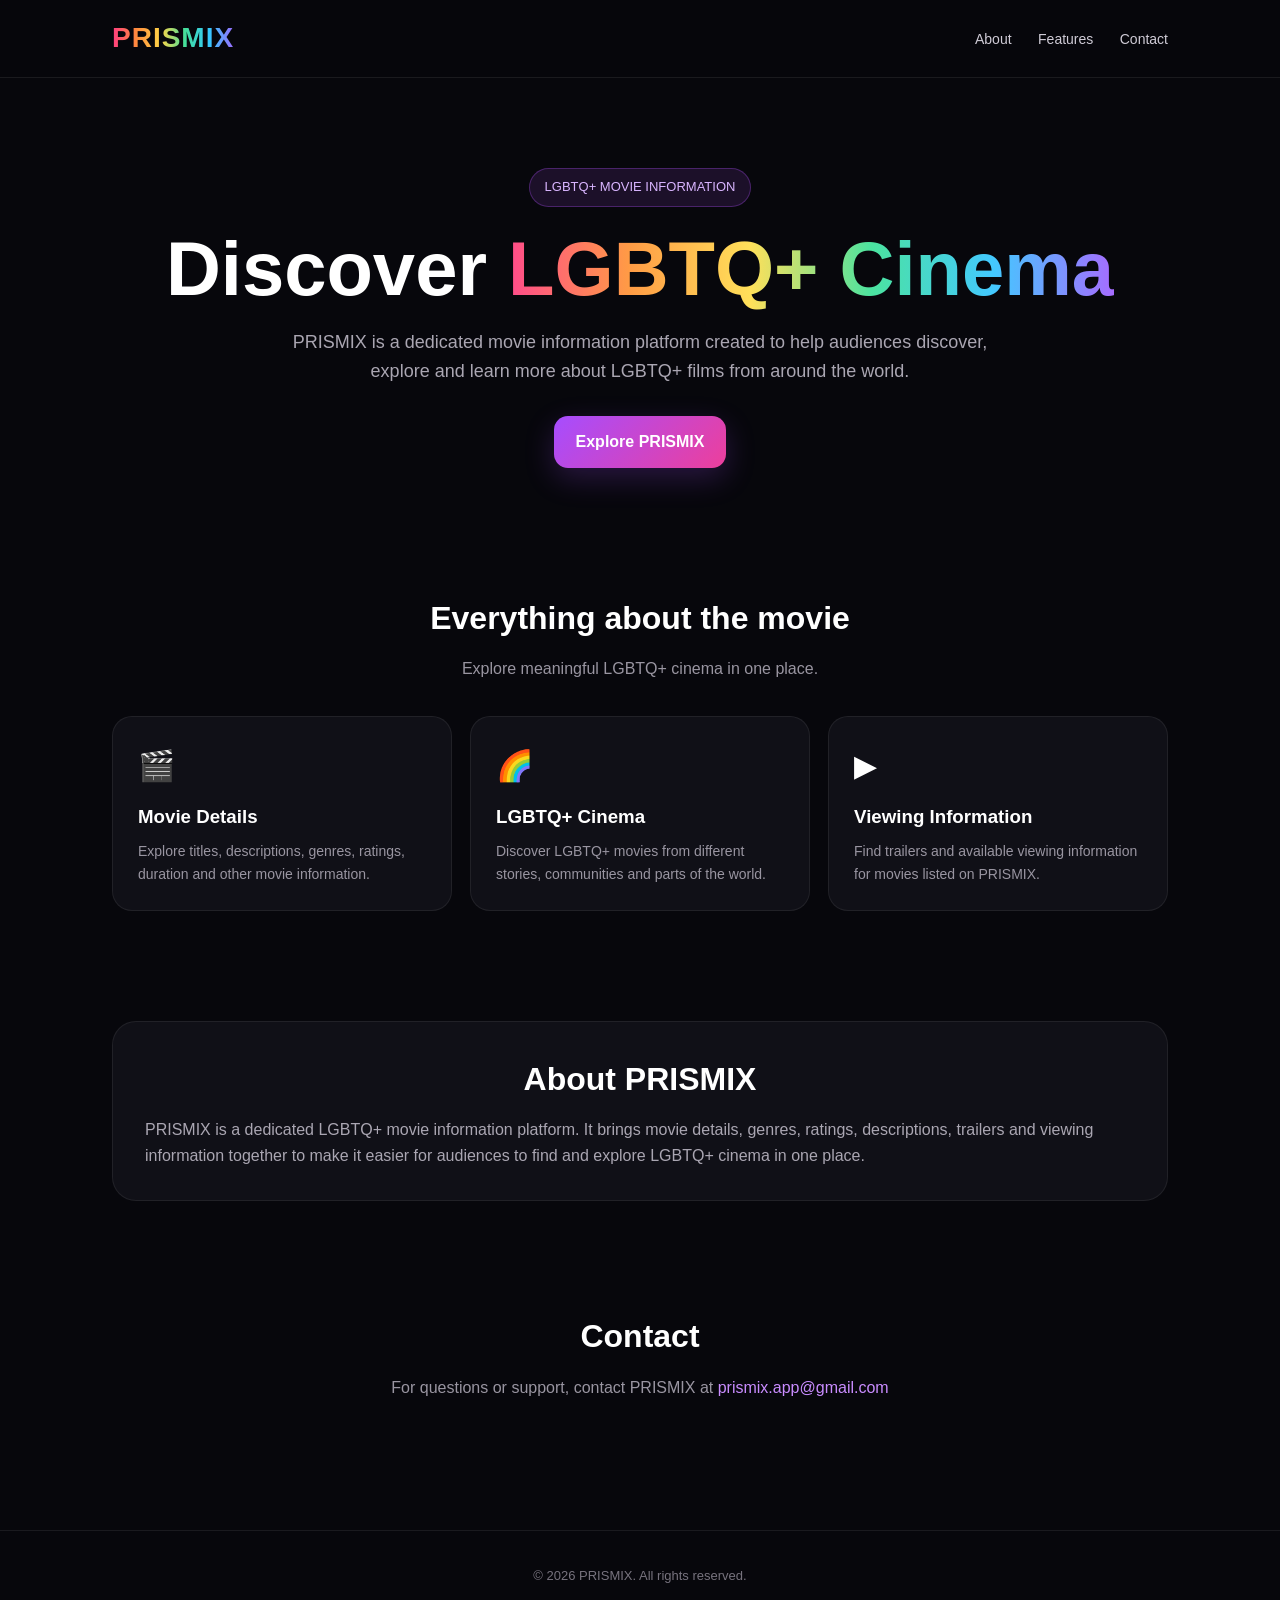
==== index.html @ 11f1adc8 "Add files via upload" ====
<!DOCTYPE html>
<html lang="en">
<head>
<meta charset="UTF-8">
<meta name="viewport" content="width=device-width, initial-scale=1.0">
<meta name="description" content="PRISMIX — Discover, explore and learn more about LGBTQ+ movies from around the world.">
<title>PRISMIX — LGBTQ+ Movie Information</title>
<style>
*{box-sizing:border-box;margin:0;padding:0}
body{
  font-family:Arial,Helvetica,sans-serif;
  background:#07070c;
  color:#fff;
  line-height:1.6;
}
header{
  position:sticky;top:0;z-index:10;
  background:rgba(7,7,12,.92);
  backdrop-filter:blur(12px);
  border-bottom:1px solid rgba(255,255,255,.08);
}
.nav{
  max-width:1100px;margin:auto;padding:16px 22px;
  display:flex;align-items:center;justify-content:space-between;
}
.logo{
  font-size:28px;font-weight:900;letter-spacing:1px;
  background:linear-gradient(90deg,#ff3b81,#ff8a3d,#ffd447,#42df9b,#35c8ff,#9b6cff);
  -webkit-background-clip:text;background-clip:text;color:transparent;
}
.nav a{color:#cfcbd6;text-decoration:none;margin-left:22px;font-size:14px}
.hero{
  max-width:1100px;margin:auto;padding:90px 22px 70px;
  text-align:center;
}
.badge{
  display:inline-block;padding:8px 15px;border-radius:30px;
  background:rgba(180,80,255,.12);border:1px solid rgba(180,80,255,.3);
  color:#d9b5ff;font-size:13px;margin-bottom:22px;
}
h1{font-size:clamp(42px,8vw,76px);line-height:1.05;margin-bottom:20px}
.gradient{
  background:linear-gradient(90deg,#ff4b8b,#ff9b45,#ffe05a,#4be3a0,#43c9ff,#a66cff);
  -webkit-background-clip:text;background-clip:text;color:transparent;
}
.hero p{
  max-width:700px;margin:0 auto 30px;color:#aaa6b2;font-size:18px;
}
.button{
  display:inline-block;text-decoration:none;color:#fff;font-weight:700;
  padding:13px 22px;border-radius:14px;
  background:linear-gradient(135deg,#a64dff,#ed3f9b);
  box-shadow:0 10px 30px rgba(166,77,255,.22);
}
section{max-width:1100px;margin:auto;padding:55px 22px}
.title{text-align:center;font-size:32px;margin-bottom:12px}
.subtitle{text-align:center;color:#9995a1;margin-bottom:35px}
.cards{
  display:grid;grid-template-columns:repeat(3,1fr);gap:18px;
}
.card{
  background:#101017;border:1px solid rgba(255,255,255,.07);
  border-radius:20px;padding:25px;
}
.icon{font-size:30px;margin-bottom:12px}
.card h3{margin-bottom:8px}
.card p{color:#9995a1;font-size:14px}
.about{
  background:#101017;border:1px solid rgba(255,255,255,.07);
  border-radius:24px;padding:32px;
}
.about p{color:#aaa6b2}
footer{
  margin-top:40px;padding:35px 22px;text-align:center;
  border-top:1px solid rgba(255,255,255,.08);color:#77737e;font-size:13px;
}
@media(max-width:700px){
  .nav a{display:none}
  .cards{grid-template-columns:1fr}
  .hero{padding-top:65px}
}
</style>
</head>
<body>

<header>
  <nav class="nav">
    <div class="logo">PRISMIX</div>
    <div>
      <a href="#about">About</a>
      <a href="#features">Features</a>
      <a href="#contact">Contact</a>
    </div>
  </nav>
</header>

<main>
  <section class="hero">
    <span class="badge">LGBTQ+ MOVIE INFORMATION</span>
    <h1>Discover <span class="gradient">LGBTQ+ Cinema</span></h1>
    <p>
      PRISMIX is a dedicated movie information platform created to help
      audiences discover, explore and learn more about LGBTQ+ films from
      around the world.
    </p>
    <a class="button" href="#features">Explore PRISMIX</a>
  </section>

  <section id="features">
    <h2 class="title">Everything about the movie</h2>
    <p class="subtitle">Explore meaningful LGBTQ+ cinema in one place.</p>
    <div class="cards">
      <div class="card">
        <div class="icon">🎬</div>
        <h3>Movie Details</h3>
        <p>Explore titles, descriptions, genres, ratings, duration and other movie information.</p>
      </div>
      <div class="card">
        <div class="icon">🌈</div>
        <h3>LGBTQ+ Cinema</h3>
        <p>Discover LGBTQ+ movies from different stories, communities and parts of the world.</p>
      </div>
      <div class="card">
        <div class="icon">▶</div>
        <h3>Viewing Information</h3>
        <p>Find trailers and available viewing information for movies listed on PRISMIX.</p>
      </div>
    </div>
  </section>

  <section id="about">
    <div class="about">
      <h2 class="title">About PRISMIX</h2>
      <p>
        PRISMIX is a dedicated LGBTQ+ movie information platform. It brings
        movie details, genres, ratings, descriptions, trailers and viewing
        information together to make it easier for audiences to find and
        explore LGBTQ+ cinema in one place.
      </p>
    </div>
  </section>

  <section id="contact">
    <h2 class="title">Contact</h2>
    <p class="subtitle">
      For questions or support, contact PRISMIX at
      <a href="mailto:prismix.app@gmail.com" style="color:#c98cff;text-decoration:none">
        prismix.app@gmail.com
      </a>
    </p>
  </section>
</main>

<footer>
  © 2026 PRISMIX. All rights reserved.
</footer>

</body>
</html>
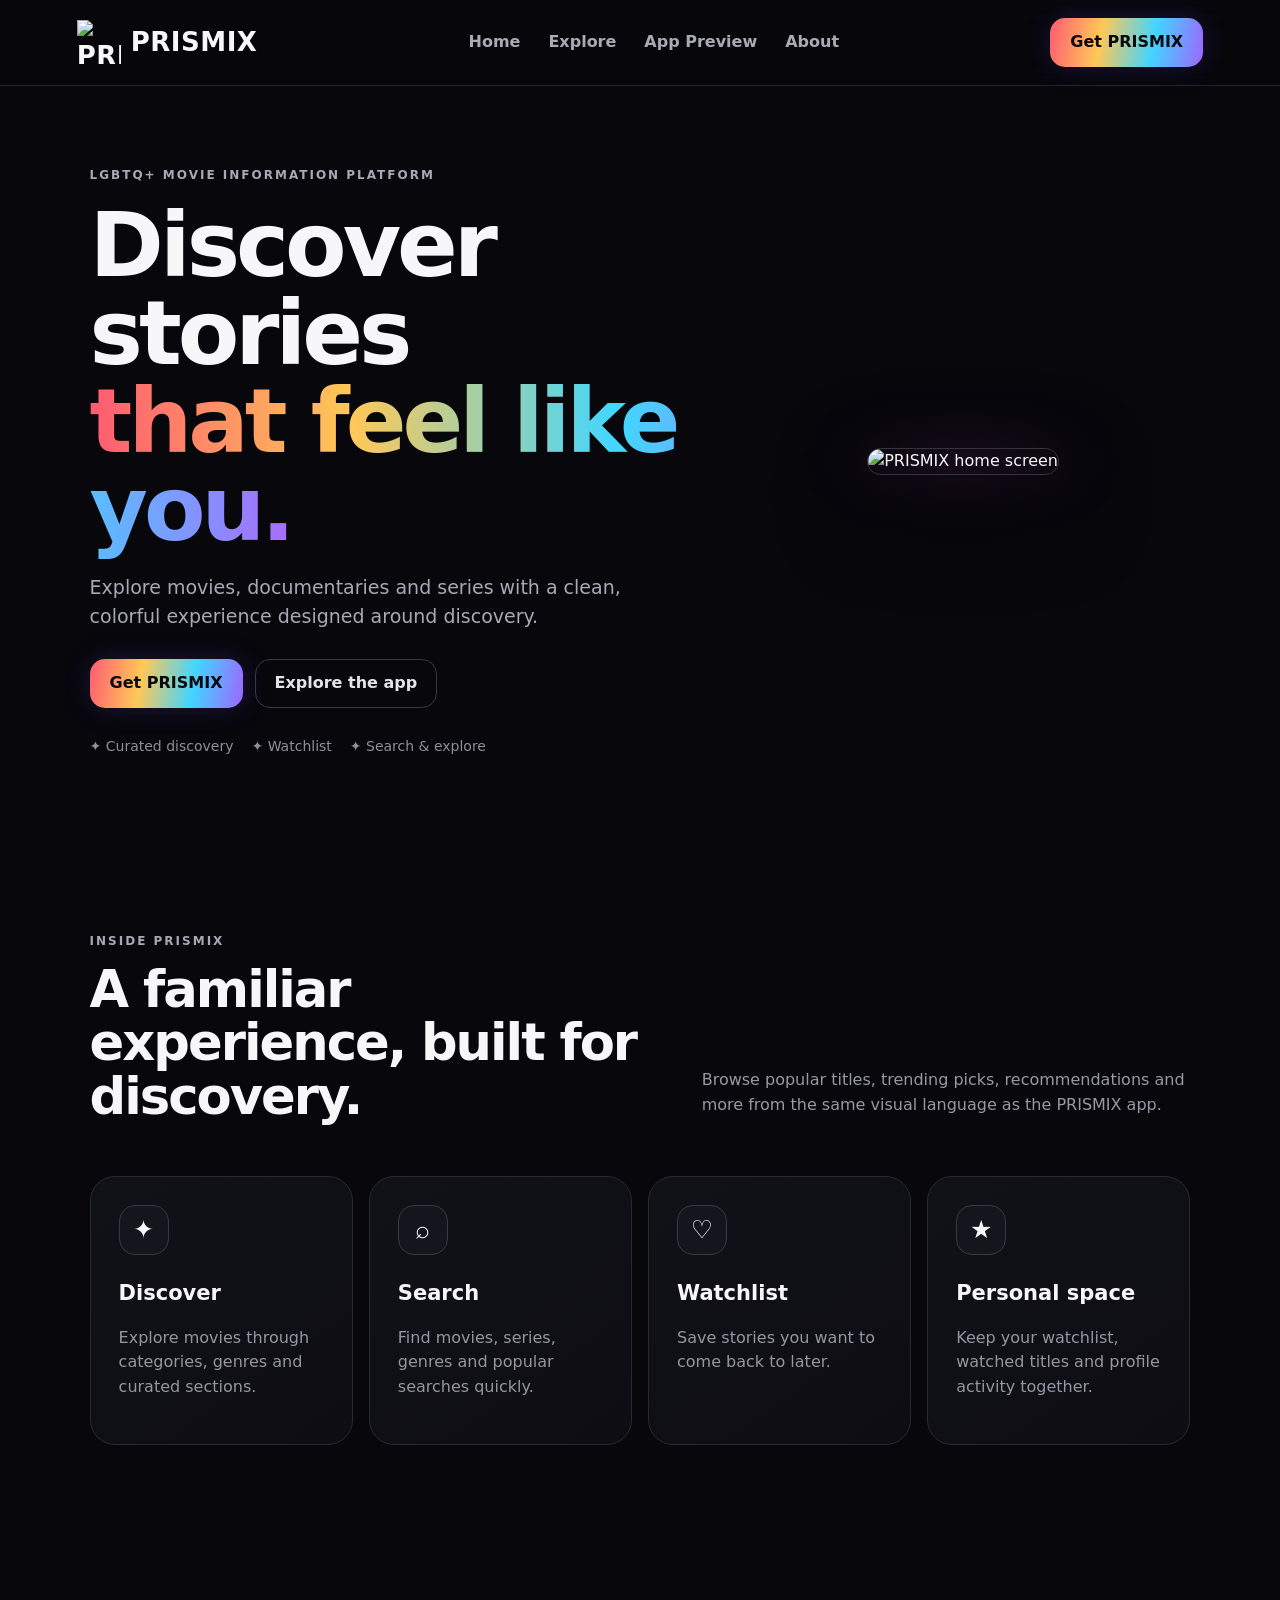
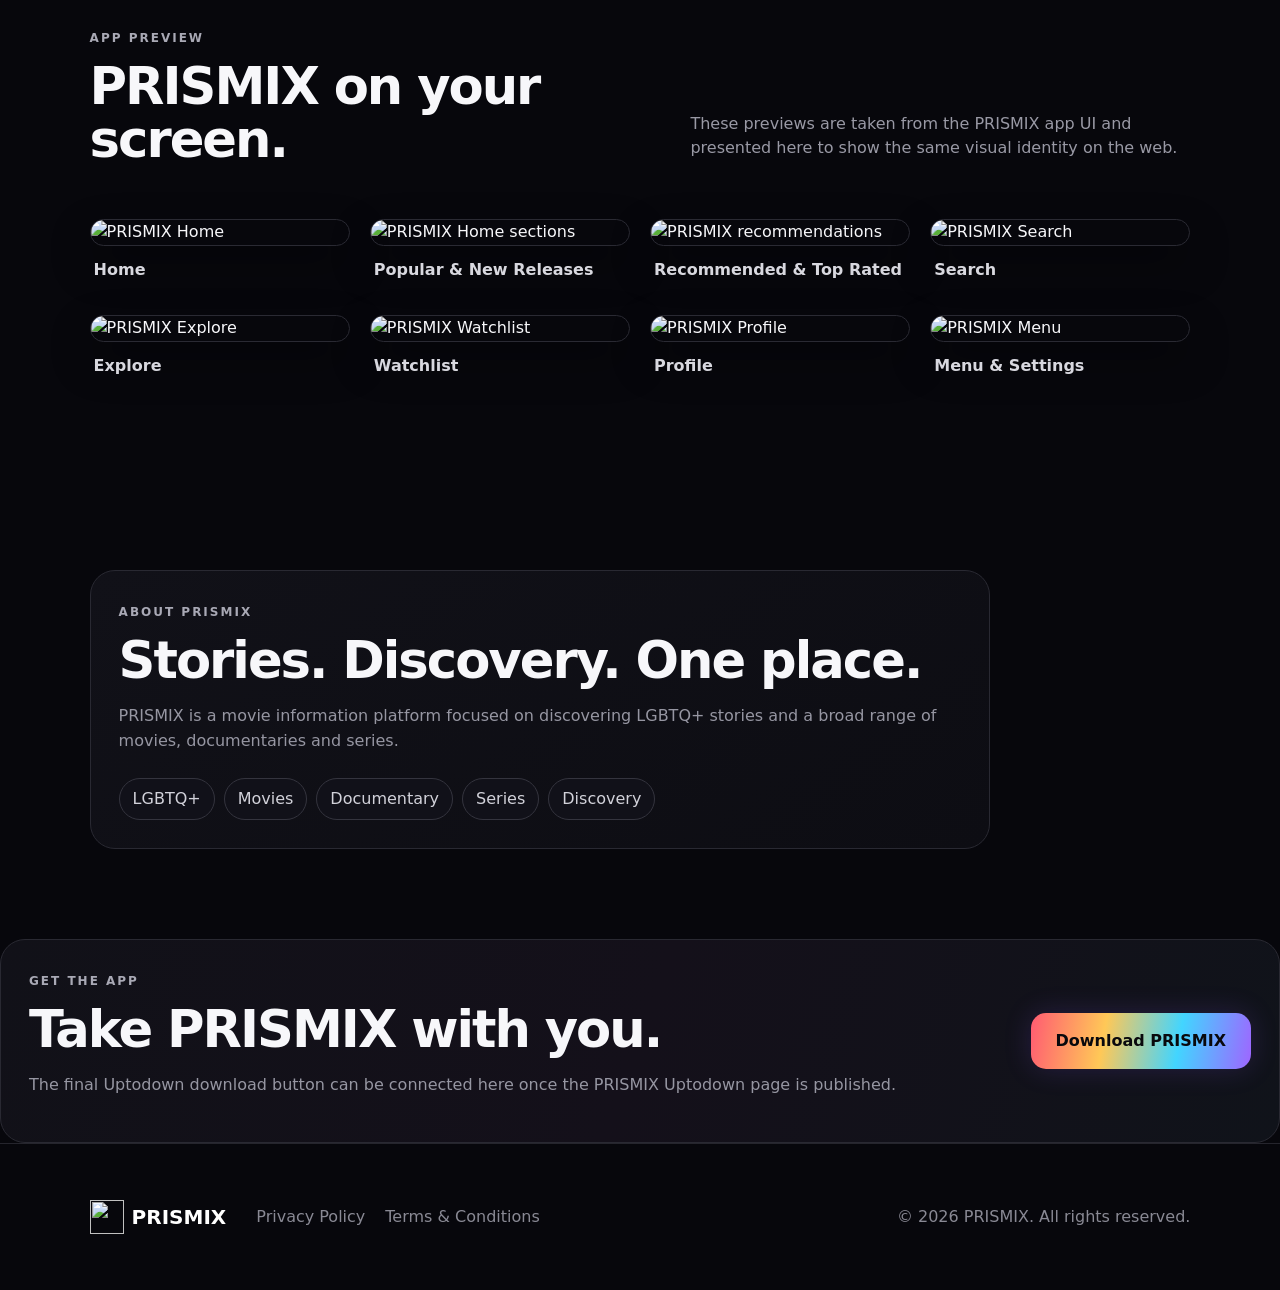
==== commit f83f9338: "Add files via upload" ====
--- a/index.html
+++ b/index.html
@@ -1,159 +1,113 @@
-<!DOCTYPE html>
+<!doctype html>
 <html lang="en">
 <head>
-<meta charset="UTF-8">
-<meta name="viewport" content="width=device-width, initial-scale=1.0">
-<meta name="description" content="PRISMIX — Discover, explore and learn more about LGBTQ+ movies from around the world.">
-<title>PRISMIX — LGBTQ+ Movie Information</title>
-<style>
-*{box-sizing:border-box;margin:0;padding:0}
-body{
-  font-family:Arial,Helvetica,sans-serif;
-  background:#07070c;
-  color:#fff;
-  line-height:1.6;
-}
-header{
-  position:sticky;top:0;z-index:10;
-  background:rgba(7,7,12,.92);
-  backdrop-filter:blur(12px);
-  border-bottom:1px solid rgba(255,255,255,.08);
-}
-.nav{
-  max-width:1100px;margin:auto;padding:16px 22px;
-  display:flex;align-items:center;justify-content:space-between;
-}
-.logo{
-  font-size:28px;font-weight:900;letter-spacing:1px;
-  background:linear-gradient(90deg,#ff3b81,#ff8a3d,#ffd447,#42df9b,#35c8ff,#9b6cff);
-  -webkit-background-clip:text;background-clip:text;color:transparent;
-}
-.nav a{color:#cfcbd6;text-decoration:none;margin-left:22px;font-size:14px}
-.hero{
-  max-width:1100px;margin:auto;padding:90px 22px 70px;
-  text-align:center;
-}
-.badge{
-  display:inline-block;padding:8px 15px;border-radius:30px;
-  background:rgba(180,80,255,.12);border:1px solid rgba(180,80,255,.3);
-  color:#d9b5ff;font-size:13px;margin-bottom:22px;
-}
-h1{font-size:clamp(42px,8vw,76px);line-height:1.05;margin-bottom:20px}
-.gradient{
-  background:linear-gradient(90deg,#ff4b8b,#ff9b45,#ffe05a,#4be3a0,#43c9ff,#a66cff);
-  -webkit-background-clip:text;background-clip:text;color:transparent;
-}
-.hero p{
-  max-width:700px;margin:0 auto 30px;color:#aaa6b2;font-size:18px;
-}
-.button{
-  display:inline-block;text-decoration:none;color:#fff;font-weight:700;
-  padding:13px 22px;border-radius:14px;
-  background:linear-gradient(135deg,#a64dff,#ed3f9b);
-  box-shadow:0 10px 30px rgba(166,77,255,.22);
-}
-section{max-width:1100px;margin:auto;padding:55px 22px}
-.title{text-align:center;font-size:32px;margin-bottom:12px}
-.subtitle{text-align:center;color:#9995a1;margin-bottom:35px}
-.cards{
-  display:grid;grid-template-columns:repeat(3,1fr);gap:18px;
-}
-.card{
-  background:#101017;border:1px solid rgba(255,255,255,.07);
-  border-radius:20px;padding:25px;
-}
-.icon{font-size:30px;margin-bottom:12px}
-.card h3{margin-bottom:8px}
-.card p{color:#9995a1;font-size:14px}
-.about{
-  background:#101017;border:1px solid rgba(255,255,255,.07);
-  border-radius:24px;padding:32px;
-}
-.about p{color:#aaa6b2}
-footer{
-  margin-top:40px;padding:35px 22px;text-align:center;
-  border-top:1px solid rgba(255,255,255,.08);color:#77737e;font-size:13px;
-}
-@media(max-width:700px){
-  .nav a{display:none}
-  .cards{grid-template-columns:1fr}
-  .hero{padding-top:65px}
-}
-</style>
+<meta charset="utf-8">
+<meta name="viewport" content="width=device-width, initial-scale=1">
+<meta name="theme-color" content="#07070C">
+<meta name="description" content="PRISMIX — discover LGBTQ+ movies, documentaries, series and stories.">
+<title>PRISMIX — Discover Stories That Feel Like You</title>
+<link rel="stylesheet" href="styles.css">
 </head>
 <body>
-
-<header>
-  <nav class="nav">
-    <div class="logo">PRISMIX</div>
-    <div>
-      <a href="#about">About</a>
-      <a href="#features">Features</a>
-      <a href="#contact">Contact</a>
-    </div>
+<header class="site-header">
+  <a class="brand" href="#home" aria-label="PRISMIX home">
+    <img src="assets/prismix_logo.png" alt="PRISMIX logo">
+    <span>PRISMIX</span>
+  </a>
+  <nav>
+    <a href="#home">Home</a>
+    <a href="#explore">Explore</a>
+    <a href="#screens">App Preview</a>
+    <a href="#about">About</a>
   </nav>
+  <a class="header-btn" href="#download">Get PRISMIX</a>
 </header>
 
 <main>
-  <section class="hero">
-    <span class="badge">LGBTQ+ MOVIE INFORMATION</span>
-    <h1>Discover <span class="gradient">LGBTQ+ Cinema</span></h1>
-    <p>
-      PRISMIX is a dedicated movie information platform created to help
-      audiences discover, explore and learn more about LGBTQ+ films from
-      around the world.
-    </p>
-    <a class="button" href="#features">Explore PRISMIX</a>
-  </section>
+<section id="home" class="hero">
+  <div class="hero-copy">
+    <div class="eyebrow">LGBTQ+ MOVIE INFORMATION PLATFORM</div>
+    <h1>Discover stories<br><span>that feel like you.</span></h1>
+    <p>Explore movies, documentaries and series with a clean, colorful experience designed around discovery.</p>
+    <div class="hero-actions">
+      <a class="primary" href="#download">Get PRISMIX</a>
+      <a class="secondary" href="#screens">Explore the app</a>
+    </div>
+    <div class="mini-points">
+      <span>✦ Curated discovery</span>
+      <span>✦ Watchlist</span>
+      <span>✦ Search & explore</span>
+    </div>
+  </div>
+  <div class="hero-art">
+    <div class="glow"></div>
+    <img src="assets/screenshots/home-hero.jpg" alt="PRISMIX home screen">
+  </div>
+</section>
 
-  <section id="features">
-    <h2 class="title">Everything about the movie</h2>
-    <p class="subtitle">Explore meaningful LGBTQ+ cinema in one place.</p>
-    <div class="cards">
-      <div class="card">
-        <div class="icon">🎬</div>
-        <h3>Movie Details</h3>
-        <p>Explore titles, descriptions, genres, ratings, duration and other movie information.</p>
-      </div>
-      <div class="card">
-        <div class="icon">🌈</div>
-        <h3>LGBTQ+ Cinema</h3>
-        <p>Discover LGBTQ+ movies from different stories, communities and parts of the world.</p>
-      </div>
-      <div class="card">
-        <div class="icon">▶</div>
-        <h3>Viewing Information</h3>
-        <p>Find trailers and available viewing information for movies listed on PRISMIX.</p>
-      </div>
+<section id="explore" class="section">
+  <div class="section-heading">
+    <div>
+      <span class="eyebrow">INSIDE PRISMIX</span>
+      <h2>A familiar experience, built for discovery.</h2>
     </div>
-  </section>
+    <p>Browse popular titles, trending picks, recommendations and more from the same visual language as the PRISMIX app.</p>
+  </div>
+  <div class="feature-grid">
+    <article><span class="icon">✦</span><h3>Discover</h3><p>Explore movies through categories, genres and curated sections.</p></article>
+    <article><span class="icon">⌕</span><h3>Search</h3><p>Find movies, series, genres and popular searches quickly.</p></article>
+    <article><span class="icon">♡</span><h3>Watchlist</h3><p>Save stories you want to come back to later.</p></article>
+    <article><span class="icon">★</span><h3>Personal space</h3><p>Keep your watchlist, watched titles and profile activity together.</p></article>
+  </div>
+</section>
 
-  <section id="about">
-    <div class="about">
-      <h2 class="title">About PRISMIX</h2>
-      <p>
-        PRISMIX is a dedicated LGBTQ+ movie information platform. It brings
-        movie details, genres, ratings, descriptions, trailers and viewing
-        information together to make it easier for audiences to find and
-        explore LGBTQ+ cinema in one place.
-      </p>
+<section id="screens" class="section screenshots">
+  <div class="section-heading">
+    <div>
+      <span class="eyebrow">APP PREVIEW</span>
+      <h2>PRISMIX on your screen.</h2>
     </div>
-  </section>
+    <p>These previews are taken from the PRISMIX app UI and presented here to show the same visual identity on the web.</p>
+  </div>
+  <div class="screen-grid">
+    <figure><img src="assets/screenshots/home-hero.jpg" alt="PRISMIX Home"><figcaption>Home</figcaption></figure>
+    <figure><img src="assets/screenshots/home-sections.jpg" alt="PRISMIX Home sections"><figcaption>Popular & New Releases</figcaption></figure>
+    <figure><img src="assets/screenshots/recommended-toprated.jpg" alt="PRISMIX recommendations"><figcaption>Recommended & Top Rated</figcaption></figure>
+    <figure><img src="assets/screenshots/search.jpg" alt="PRISMIX Search"><figcaption>Search</figcaption></figure>
+    <figure><img src="assets/screenshots/explore.jpg" alt="PRISMIX Explore"><figcaption>Explore</figcaption></figure>
+    <figure><img src="assets/screenshots/watchlist.jpg" alt="PRISMIX Watchlist"><figcaption>Watchlist</figcaption></figure>
+    <figure><img src="assets/screenshots/profile.jpg" alt="PRISMIX Profile"><figcaption>Profile</figcaption></figure>
+    <figure><img src="assets/screenshots/menu.jpg" alt="PRISMIX Menu"><figcaption>Menu & Settings</figcaption></figure>
+  </div>
+</section>
 
-  <section id="contact">
-    <h2 class="title">Contact</h2>
-    <p class="subtitle">
-      For questions or support, contact PRISMIX at
-      <a href="mailto:prismix.app@gmail.com" style="color:#c98cff;text-decoration:none">
-        prismix.app@gmail.com
-      </a>
-    </p>
-  </section>
+<section id="about" class="section about">
+  <div class="about-card">
+    <span class="eyebrow">ABOUT PRISMIX</span>
+    <h2>Stories. Discovery. One place.</h2>
+    <p>PRISMIX is a movie information platform focused on discovering LGBTQ+ stories and a broad range of movies, documentaries and series.</p>
+    <div class="about-tags"><span>LGBTQ+</span><span>Movies</span><span>Documentary</span><span>Series</span><span>Discovery</span></div>
+  </div>
+</section>
+
+<section id="download" class="download section">
+  <div>
+    <span class="eyebrow">GET THE APP</span>
+    <h2>Take PRISMIX with you.</h2>
+    <p>The final Uptodown download button can be connected here once the PRISMIX Uptodown page is published.</p>
+  </div>
+  <a class="primary large" href="#" onclick="return showDownloadNote()">Download PRISMIX</a>
+</section>
 </main>
 
 <footer>
-  © 2026 PRISMIX. All rights reserved.
+  <div class="footer-brand"><img src="assets/prismix_logo.png" alt=""> <strong>PRISMIX</strong></div>
+  <div class="footer-links">
+    <a href="privacy.html">Privacy Policy</a>
+    <a href="terms.html">Terms & Conditions</a>
+  </div>
+  <p>© 2026 PRISMIX. All rights reserved.</p>
 </footer>
-
+<script src="script.js"></script>
 </body>
-</html>+</html>
--- a/styles.css
+++ b/styles.css
@@ -0,0 +1 @@
+*{box-sizing:border-box}html{scroll-behavior:smooth}body{margin:0;background:#07070c;color:#f7f7fa;font-family:Inter,system-ui,-apple-system,BlinkMacSystemFont,"Segoe UI",sans-serif;line-height:1.55}a{color:inherit;text-decoration:none}.site-header{position:sticky;top:0;z-index:20;display:flex;align-items:center;justify-content:space-between;padding:18px 6%;background:rgba(7,7,12,.86);backdrop-filter:blur(18px);border-bottom:1px solid #24242c}.brand{display:flex;align-items:center;gap:10px;font-size:26px;font-weight:850;letter-spacing:.5px}.brand img{width:44px;height:44px;object-fit:contain}.site-header nav{display:flex;gap:28px;color:#aaaab5;font-weight:650}.site-header nav a:hover{color:#fff}.header-btn,.primary{display:inline-flex;align-items:center;justify-content:center;padding:12px 20px;border-radius:15px;font-weight:800;background:linear-gradient(100deg,#ff5b72,#ffc857,#42d5ff,#9f65ff);color:#09090d;box-shadow:0 0 28px rgba(137,86,255,.18)}.secondary{display:inline-flex;padding:11px 19px;border:1px solid #383841;border-radius:15px;color:#e4e4eb;font-weight:750}.hero{min-height:720px;display:grid;grid-template-columns:1fr .75fr;gap:40px;align-items:center;padding:80px 7%;overflow:hidden}.eyebrow{font-size:12px;letter-spacing:2px;color:#a9a9b5;font-weight:850}.hero h1{font-size:clamp(52px,7vw,92px);line-height:.98;letter-spacing:-4px;margin:18px 0}.hero h1 span{background:linear-gradient(90deg,#ff5b72,#ffc857,#41d7ff,#a96cff);-webkit-background-clip:text;background-clip:text;color:transparent}.hero p{max-width:610px;color:#a9a9b5;font-size:19px}.hero-actions{display:flex;gap:12px;margin:28px 0}.mini-points{display:flex;gap:18px;flex-wrap:wrap;color:#8f8f9a;font-size:14px}.hero-art{position:relative;text-align:center}.hero-art .glow{position:absolute;inset:12% 5%;background:radial-gradient(circle,rgba(197,63,176,.36),transparent 64%);filter:blur(30px)}.hero-art img{position:relative;width:min(100%,430px);max-height:680px;object-fit:cover;border-radius:38px;border:1px solid #34343e;box-shadow:0 30px 90px rgba(0,0,0,.7)}.section{padding:90px 7%}.section-heading{display:flex;justify-content:space-between;gap:40px;align-items:end;margin-bottom:42px}.section-heading h2,.about h2,.download h2{font-size:clamp(32px,4vw,54px);line-height:1.05;margin:10px 0;letter-spacing:-2px}.section-heading p{max-width:500px;color:#9999a5}.feature-grid{display:grid;grid-template-columns:repeat(4,1fr);gap:16px}.feature-grid article,.about-card,.download{background:linear-gradient(145deg,#111118,#0d0d13);border:1px solid #292932;border-radius:25px;padding:28px}.icon{display:grid;place-items:center;width:50px;height:50px;border:1px solid #393943;border-radius:16px;font-size:25px;background:#15151d}.feature-grid h3{font-size:21px;margin:22px 0 8px}.feature-grid p,.about p,.download p{color:#9696a2}.screen-grid{display:grid;grid-template-columns:repeat(4,1fr);gap:20px}.screen-grid figure{margin:0}.screen-grid img{width:100%;display:block;border-radius:22px;border:1px solid #2a2a33;box-shadow:0 18px 40px rgba(0,0,0,.35)}figcaption{padding:12px 4px;color:#d8d8df;font-weight:750}.about-card{max-width:900px}.about-tags{display:flex;gap:9px;flex-wrap:wrap;margin-top:24px}.about-tags span{padding:8px 13px;border:1px solid #34343e;border-radius:999px;color:#d2d2da;background:#111119}.download{display:flex;align-items:center;justify-content:space-between;gap:30px;background:linear-gradient(110deg,#111118,#14101a,#10131a)}.large{padding:16px 25px;white-space:nowrap}footer{padding:45px 7%;border-top:1px solid #25252d;color:#898994;display:flex;align-items:center;gap:30px;flex-wrap:wrap}.footer-brand{display:flex;align-items:center;gap:8px;color:#fff;font-size:20px}.footer-brand img{width:34px;height:34px}.footer-links{display:flex;gap:20px}.footer-links a:hover{color:#fff}footer p{margin-left:auto}@media(max-width:900px){.site-header nav{display:none}.hero{grid-template-columns:1fr;padding-top:55px}.hero-art{order:-1}.hero-art img{width:min(80vw,360px)}.feature-grid{grid-template-columns:repeat(2,1fr)}.screen-grid{grid-template-columns:repeat(2,1fr)}.section-heading,.download{display:block}.section-heading p{margin-top:20px}.download .primary{margin-top:20px}}@media(max-width:560px){.site-header{padding:12px 5%}.header-btn{padding:10px 13px;font-size:13px}.brand{font-size:22px}.brand img{width:36px;height:36px}.hero{padding:45px 5%}.hero h1{font-size:52px;letter-spacing:-2px}.hero p{font-size:16px}.hero-actions{flex-direction:column}.section{padding:65px 5%}.feature-grid,.screen-grid{grid-template-columns:1fr 1fr;gap:12px}.feature-grid article{padding:18px}.screen-grid img{border-radius:17px}footer{padding:35px 5%}footer p{margin-left:0;width:100%}}
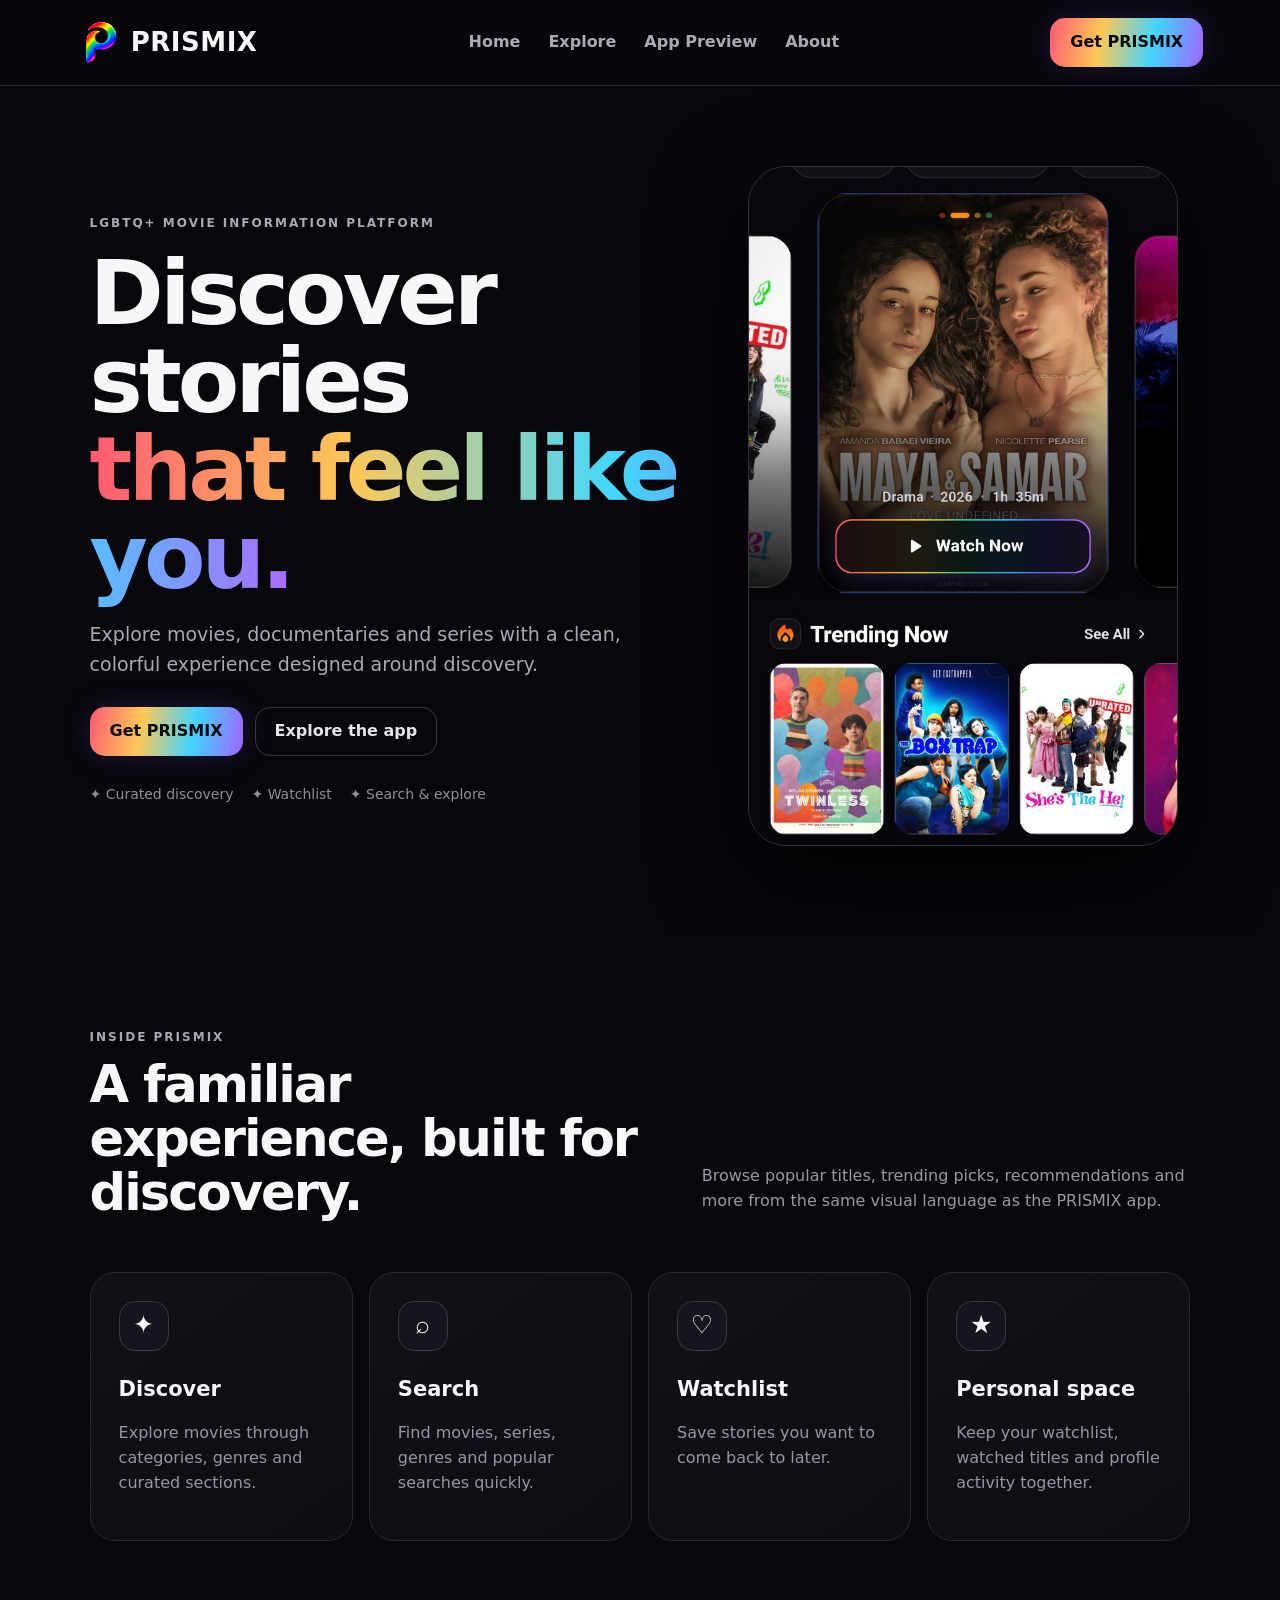
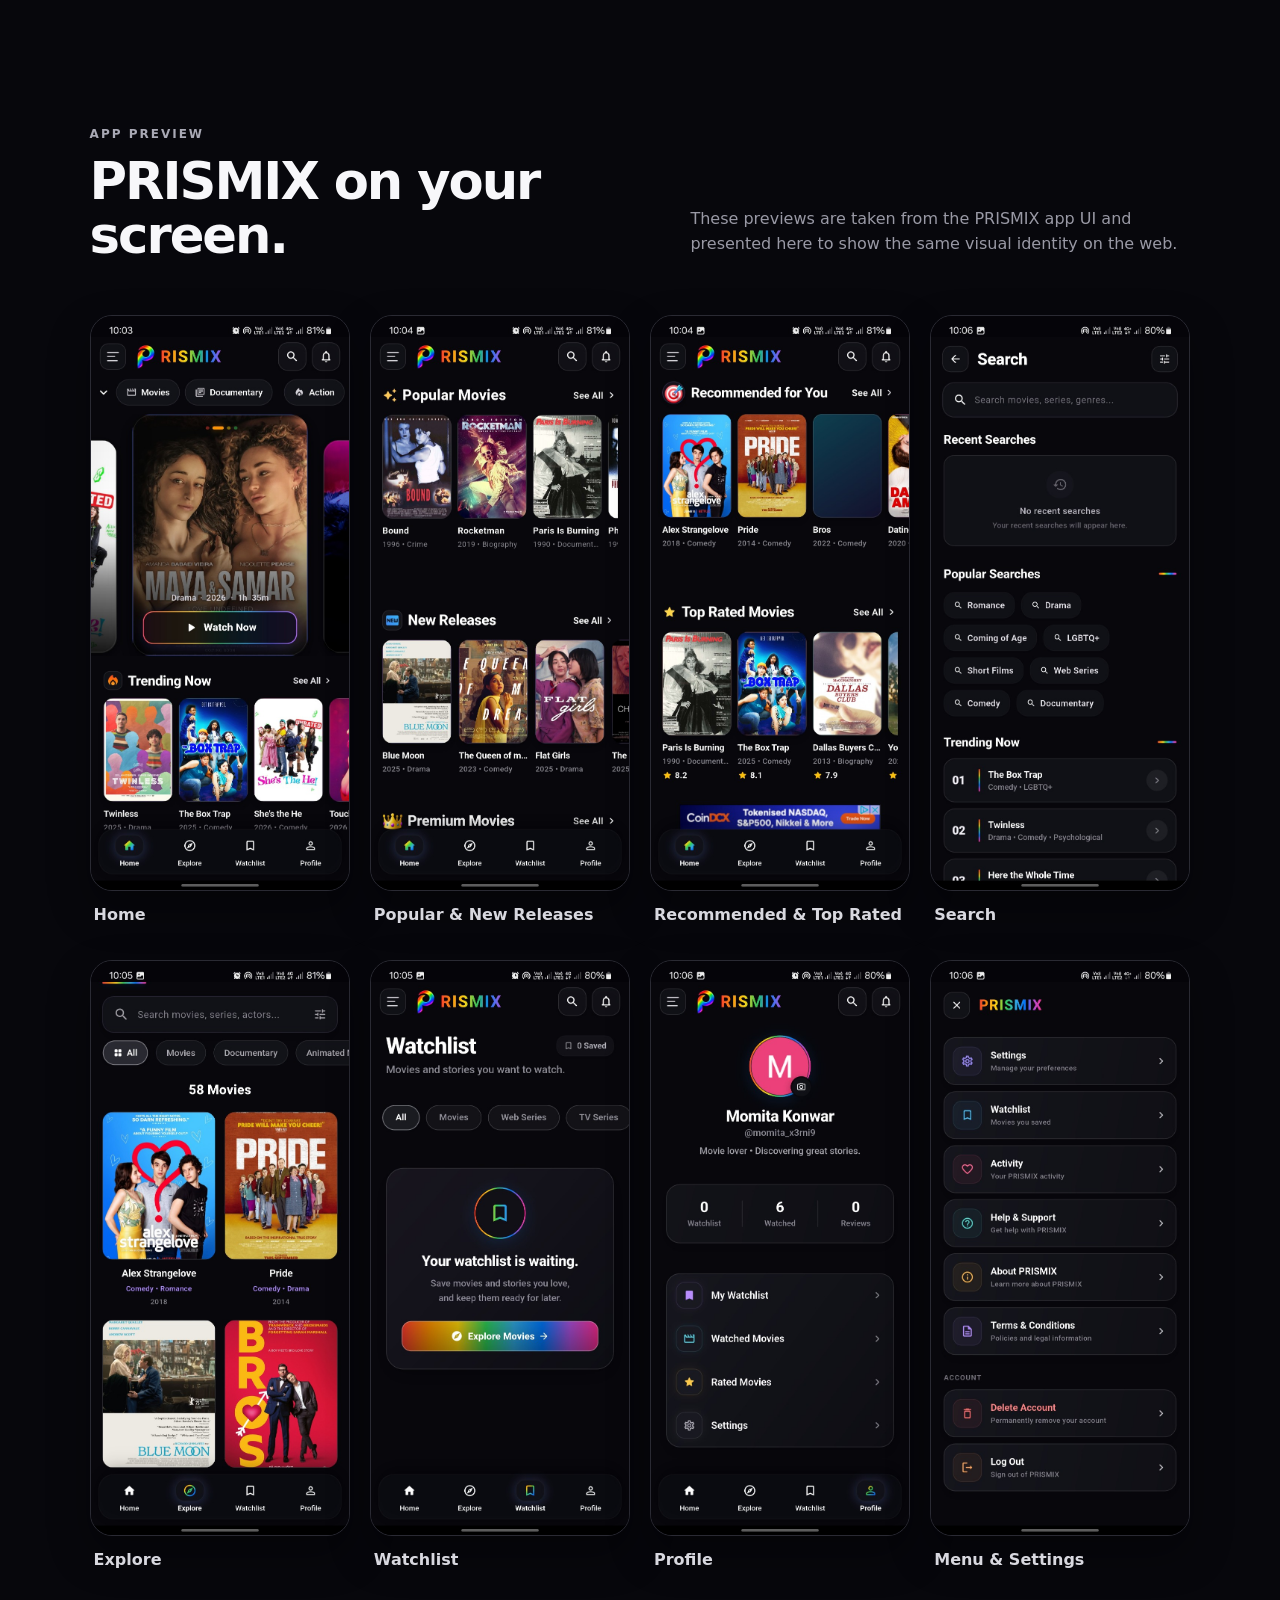
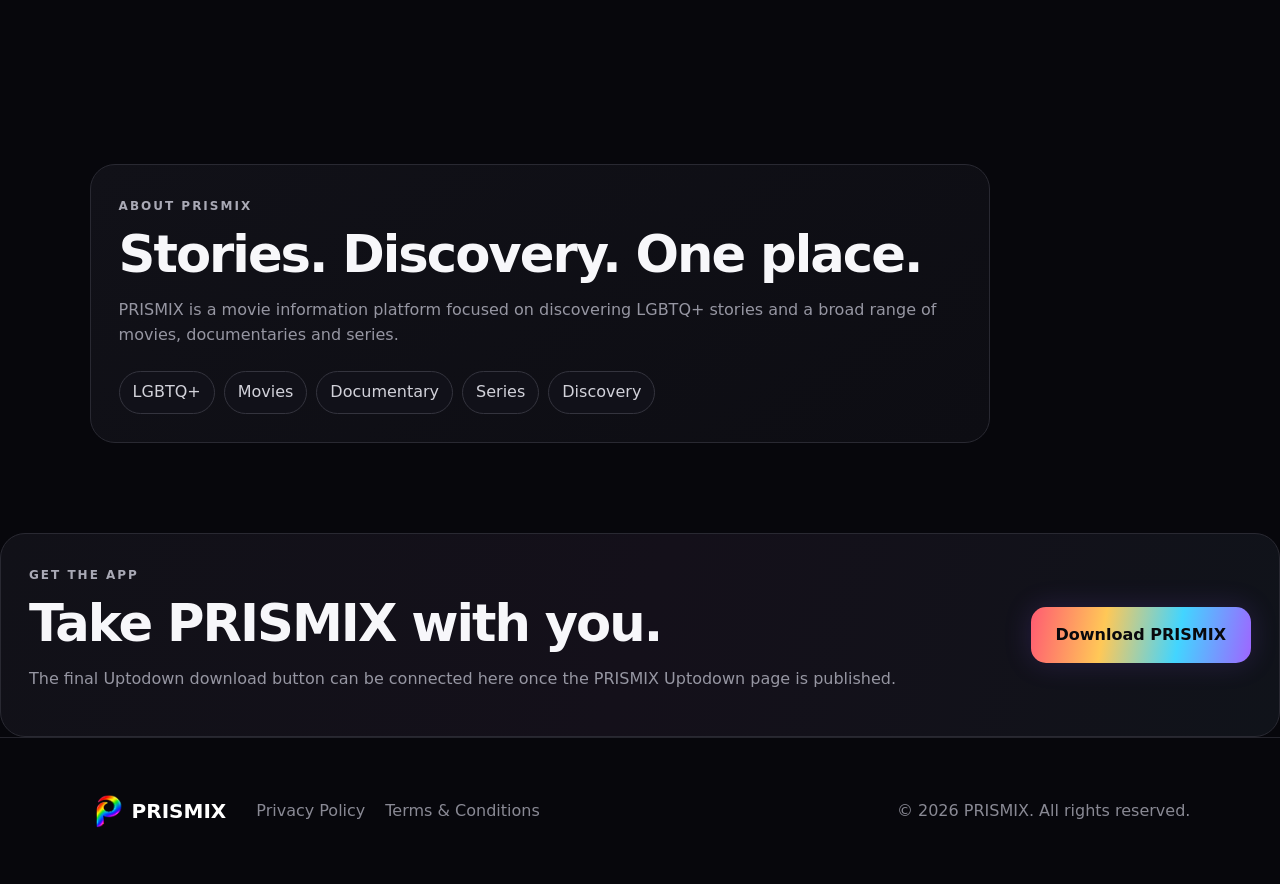
==== commit 739de1db: "Update logo image paths in index.html" ====
--- a/index.html
+++ b/index.html
@@ -11,7 +11,7 @@
 <body>
 <header class="site-header">
   <a class="brand" href="#home" aria-label="PRISMIX home">
-    <img src="assets/prismix_logo.png" alt="PRISMIX logo">
+    <img src="prismix_logo.png" alt="PRISMIX logo">
     <span>PRISMIX</span>
   </a>
   <nav>
@@ -101,7 +101,7 @@
 </main>
 
 <footer>
-  <div class="footer-brand"><img src="assets/prismix_logo.png" alt=""> <strong>PRISMIX</strong></div>
+  <div class="footer-brand"><img src="prismix_logo.png" alt=""> <strong>PRISMIX</strong></div>
   <div class="footer-links">
     <a href="privacy.html">Privacy Policy</a>
     <a href="terms.html">Terms & Conditions</a>
